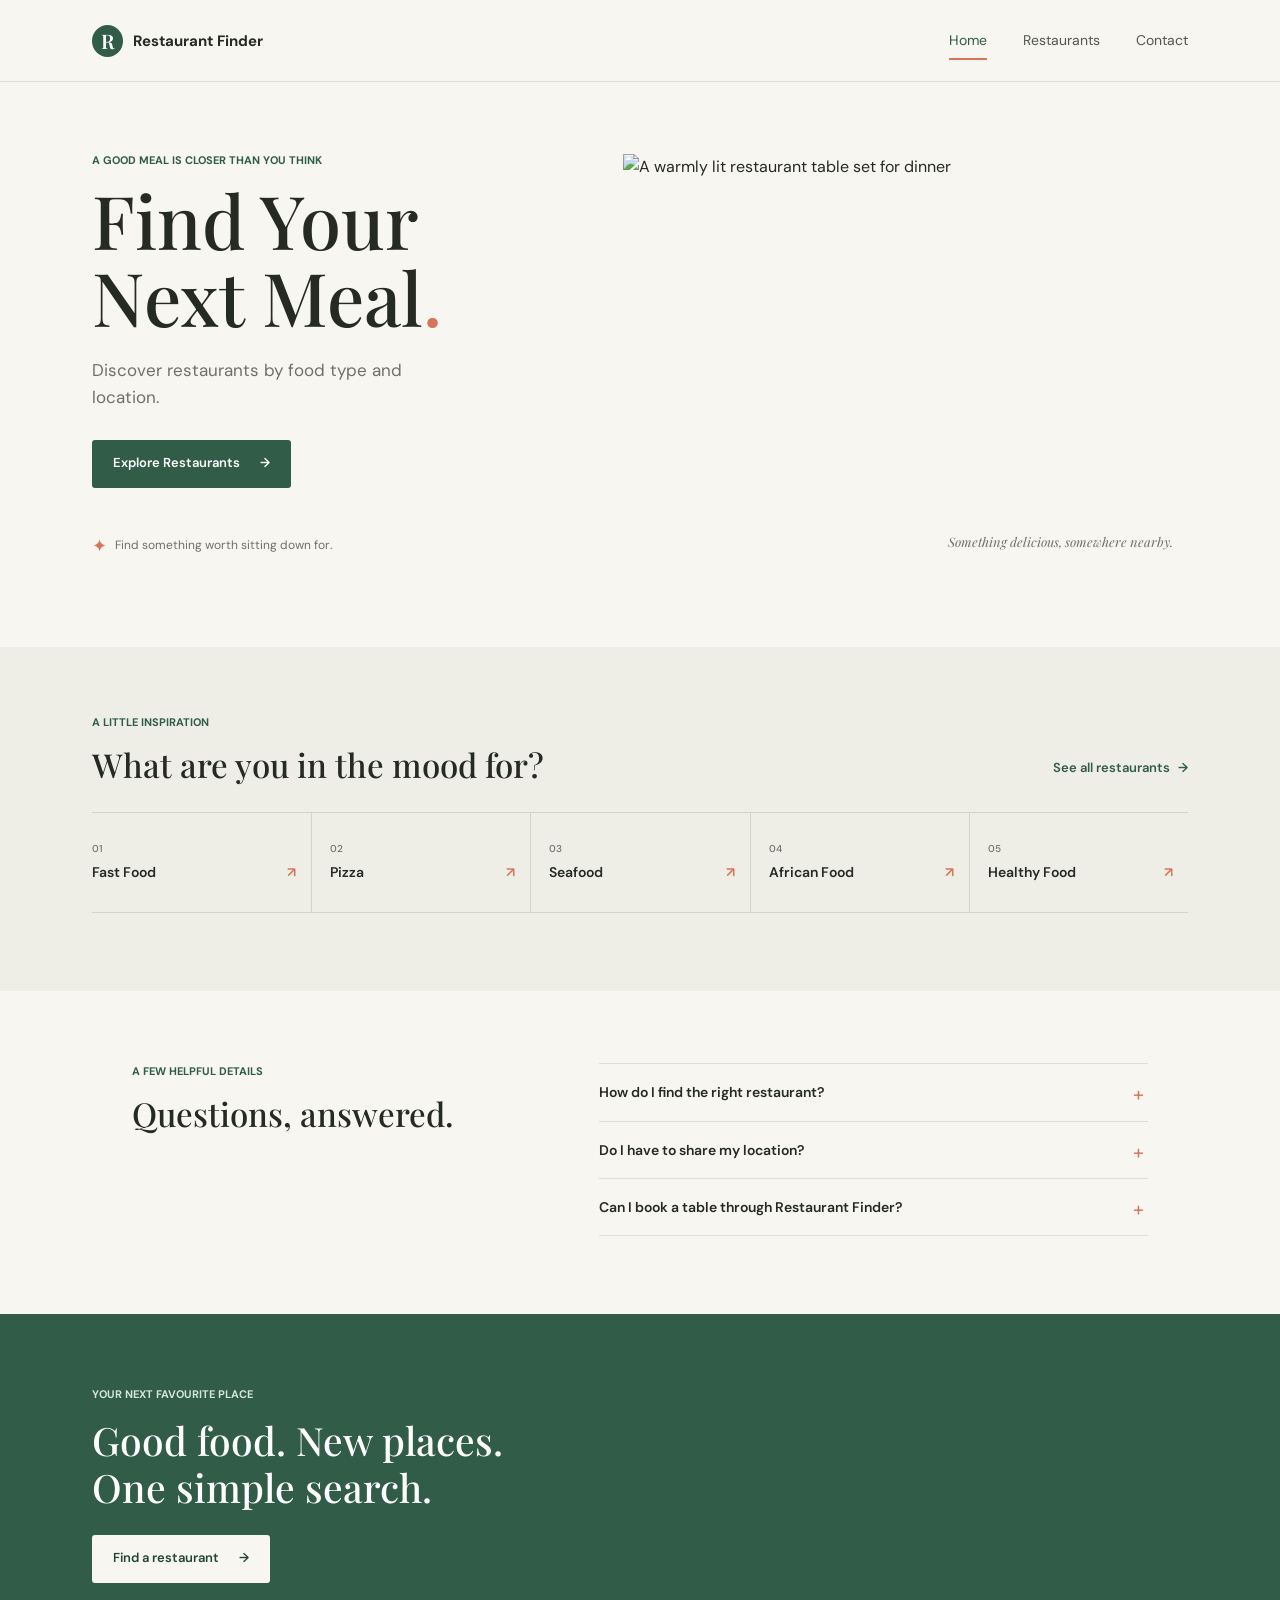
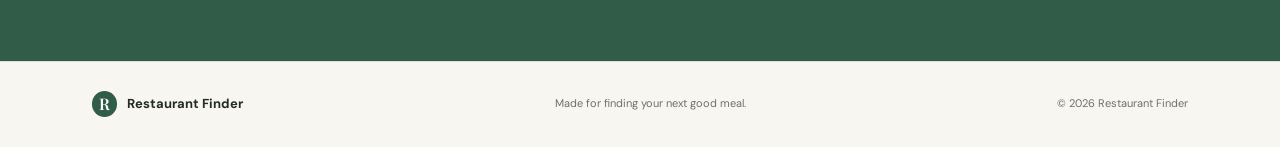
==== index.html @ 0e704071 "Initial commit" ====
<!doctype html>
<html lang="en">
<head>
  <meta charset="utf-8">
  <meta name="viewport" content="width=device-width, initial-scale=1">
  <meta name="theme-color" content="#f7f6f1">
  <meta name="description" content="Find a good place to eat by food type and location.">
  <title>Restaurant Finder | Find Your Next Meal</title>
  <link rel="stylesheet" href="css/style.css">
  <script src="js/script.js" defer></script>
</head>
<body>
  <header class="site-header">
    <a class="brand" href="index.html" aria-label="Restaurant Finder home"><span class="brand-mark" aria-hidden="true">R</span>Restaurant Finder</a>
    <button class="menu-toggle" type="button" aria-expanded="false" aria-controls="site-navigation" aria-label="Open navigation"><span></span><span></span></button>
    <nav class="site-nav" id="site-navigation" aria-label="Main navigation">
      <a href="index.html" aria-current="page">Home</a>
      <a href="restaurants.html">Restaurants</a>
      <a href="contact.html">Contact</a>
    </nav>
  </header>

  <main>
    <section class="home-hero">
      <div class="hero-copy">
        <p class="eyebrow">A good meal is closer than you think</p>
        <h1>Find Your<br>Next Meal<span class="heading-period">.</span></h1>
        <p class="hero-intro">Discover restaurants by food type and location.</p>
        <a class="button button-dark" href="restaurants.html">Explore Restaurants <span aria-hidden="true">&rarr;</span></a>
        <p class="hero-note"><span aria-hidden="true">&#10022;</span> Find something worth sitting down for.</p>
      </div>
      <div class="hero-image-wrap">
        <img class="hero-image" src="https://images.unsplash.com/photo-1414235077428-338989a2e8c0?auto=format&fit=crop&w=1200&q=85" alt="A warmly lit restaurant table set for dinner">
        <span class="image-caption">Something delicious, somewhere nearby.</span>
      </div>
    </section>

    <section class="category-section" aria-labelledby="categories-title">
      <div class="section-heading">
        <div><p class="eyebrow">A little inspiration</p><h2 id="categories-title">What are you in the mood for?</h2></div>
        <a class="text-link" href="restaurants.html">See all restaurants <span aria-hidden="true">&rarr;</span></a>
      </div>
      <div class="category-list">
        <a class="category-item" href="restaurants.html?category=Fast%20Food"><span class="category-number">01</span><span>Fast Food</span><span class="category-arrow" aria-hidden="true">&nearr;</span></a>
        <a class="category-item" href="restaurants.html?category=Pizza"><span class="category-number">02</span><span>Pizza</span><span class="category-arrow" aria-hidden="true">&nearr;</span></a>
        <a class="category-item" href="restaurants.html?category=Seafood"><span class="category-number">03</span><span>Seafood</span><span class="category-arrow" aria-hidden="true">&nearr;</span></a>
        <a class="category-item" href="restaurants.html?category=African%20Food"><span class="category-number">04</span><span>African Food</span><span class="category-arrow" aria-hidden="true">&nearr;</span></a>
        <a class="category-item" href="restaurants.html?category=Healthy%20Food"><span class="category-number">05</span><span>Healthy Food</span><span class="category-arrow" aria-hidden="true">&nearr;</span></a>
      </div>
    </section>

    <section class="faq-section" aria-labelledby="faq-title">
      <div class="faq-heading"><p class="eyebrow">A few helpful details</p><h2 id="faq-title">Questions, answered.</h2></div>
      <div class="faq-list">
        <details class="faq-item">
          <summary>How do I find the right restaurant?</summary>
          <p>Browse by food category, or search the restaurant directory by name, food type, or city. You can also filter by location.</p>
        </details>
        <details class="faq-item">
          <summary>Do I have to share my location?</summary>
          <p>No. Finding restaurants near you is optional. If you allow location access, it is used to sort nearby results and is not saved or shared.</p>
        </details>
        <details class="faq-item">
          <summary>Can I book a table through Restaurant Finder?</summary>
          <p>Choose “View Details” and then “Book Now” to search for reservation options. Booking is completed with the restaurant or booking provider.</p>
        </details>
      </div>
    </section>

    <section class="home-cta">
      <p class="eyebrow">Your next favourite place</p>
      <h2>Good food. New places.<br>One simple search.</h2>
      <a class="button button-light" href="restaurants.html">Find a restaurant <span aria-hidden="true">&rarr;</span></a>
    </section>
  </main>

  <footer class="site-footer"><a class="brand brand-footer" href="index.html"><span class="brand-mark" aria-hidden="true">R</span>Restaurant Finder</a><p>Made for finding your next good meal.</p><span>&copy; <span class="current-year"></span> Restaurant Finder</span></footer>
</body>
</html>
---- css/style.css ----
@import url('https://fonts.googleapis.com/css2?family=DM+Sans:wght@400;500;600;700&family=Playfair+Display:wght@500;600;700&display=swap');

:root {
  color-scheme: light;
  --paper: #f7f6f1;
  --ink: #252a24;
  --muted: #6d7169;
  --line: #deded5;
  --green: #315c48;
  --green-dark: #244534;
  --purple: #30203d;
  --coral: #d87559;
  --white: #fff;
  --serif: 'Playfair Display', Georgia, serif;
  --sans: 'DM Sans', 'Segoe UI', sans-serif;
}

* { box-sizing: border-box; }
html { scroll-behavior: smooth; }
body { margin: 0; background: var(--paper); color: var(--ink); font-family: var(--sans); font-size: 16px; line-height: 1.6; }
a { color: inherit; }
button, input, select, textarea { font: inherit; }
button, a, input, select, textarea { -webkit-tap-highlight-color: transparent; }
:focus-visible { outline: 3px solid var(--coral); outline-offset: 4px; }
.visually-hidden { position: absolute; width: 1px; height: 1px; padding: 0; margin: -1px; overflow: hidden; clip: rect(0, 0, 0, 0); white-space: nowrap; border: 0; }

.site-header { position: relative; z-index: 2; display: flex; align-items: center; justify-content: space-between; min-height: 82px; padding: 0 7.2%; border-bottom: 1px solid var(--line); }
.brand { display: inline-flex; align-items: center; gap: 10px; color: var(--ink); font-size: 15px; font-weight: 700; text-decoration: none; }
.brand-mark { display: grid; width: 31px; aspect-ratio: 1; place-items: center; border-radius: 50%; background: var(--green); color: var(--white); font-family: var(--serif); font-size: 20px; font-weight: 600; }
.site-nav { display: flex; align-items: center; gap: 36px; }
.site-nav a { position: relative; padding: 8px 0; color: #52574f; font-size: 14px; text-decoration: none; transition: color 160ms ease; }
.site-nav a:hover, .site-nav a[aria-current="page"] { color: var(--green); }
.site-nav a[aria-current="page"]::after { position: absolute; right: 0; bottom: 0; left: 0; height: 2px; background: var(--coral); content: ''; }
.menu-toggle { display: none; }

.home-hero { display: grid; grid-template-columns: .88fr 1.12fr; align-items: center; gap: 8%; max-width: 1440px; min-height: 565px; margin: 0 auto; padding: 56px 7.2% 68px; }
.hero-copy { padding: 0 0 5px; animation: rise-in 550ms ease both; }
.eyebrow { margin: 0 0 13px; color: var(--green); font-size: 11px; font-weight: 700; text-transform: uppercase; }
h1, h2, p { margin-top: 0; }
.hero-copy h1, .directory-intro h1, .contact-intro h1 { margin: 0; font-family: var(--serif); font-size: 74px; font-weight: 500; letter-spacing: 0; line-height: 1.04; }
.heading-period { color: var(--coral); }
.hero-intro { max-width: 350px; margin: 21px 0 28px; color: var(--muted); font-size: 17px; }
.button { display: inline-flex; min-height: 48px; align-items: center; justify-content: center; gap: 20px; padding: 0 20px; border: 1px solid transparent; border-radius: 3px; font-size: 13px; font-weight: 600; text-decoration: none; cursor: pointer; transition: background 160ms ease, transform 160ms ease; }
.button:hover { transform: translateY(-2px); }
.button-dark { background: var(--green); color: var(--white); }
.button-dark:hover { background: var(--green-dark); }
.hero-note { display: flex; align-items: center; gap: 8px; margin: 44px 0 0; color: var(--muted); font-size: 12px; }
.hero-note span { color: var(--coral); font-size: 18px; }
.hero-image-wrap { position: relative; min-width: 0; animation: rise-in 650ms 100ms ease both; }
.hero-image { display: block; width: 100%; height: 410px; object-fit: cover; object-position: center 54%; }
.image-caption { position: absolute; right: 0; bottom: 0; padding: 11px 15px; background: var(--paper); color: var(--muted); font-family: var(--serif); font-size: 13px; font-style: italic; }

.category-section { padding: 67px 7.2% 78px; background: #eeeee7; }
.section-heading { display: flex; align-items: end; justify-content: space-between; gap: 20px; max-width: 1200px; margin: 0 auto 28px; }
.section-heading h2, .home-cta h2 { margin: 0; font-family: var(--serif); font-size: 33px; font-weight: 500; line-height: 1.2; }
.text-link { padding-bottom: 5px; color: var(--green); font-size: 13px; font-weight: 600; text-decoration: none; }
.text-link span { margin-left: 5px; }
.category-list { display: grid; max-width: 1200px; grid-template-columns: repeat(5, minmax(0, 1fr)); margin: 0 auto; border-top: 1px solid #d2d3ca; }
.category-item { display: grid; min-height: 100px; grid-template-columns: 1fr auto; align-content: center; gap: 4px 8px; padding: 17px 15px 17px 0; border-bottom: 1px solid #d2d3ca; color: var(--ink); font-size: 14px; font-weight: 600; text-decoration: none; transition: color 160ms ease, padding 160ms ease; }
.category-item + .category-item { padding-left: 18px; border-left: 1px solid #d2d3ca; }
.category-item:hover { padding-top: 13px; color: var(--green); }
.category-number { grid-column: 1 / -1; color: var(--muted); font-size: 10px; font-weight: 500; }
.category-arrow { grid-column: 2; grid-row: 2; color: var(--coral); }
.home-cta { display: flex; flex-direction: column; align-items: flex-start; padding: 72px 7.2% 78px; background: var(--green); color: var(--white); }
.home-cta .eyebrow { color: #d7e4d9; }
.home-cta h2 { margin: 0 0 24px; font-size: 39px; }
.button-light { background: var(--paper); color: var(--green-dark); }
.button-light:hover { background: var(--white); }

.faq-section { display: grid; max-width: 1200px; grid-template-columns: minmax(220px, .8fr) 1.2fr; gap: 10%; margin: 0 auto; padding: 72px 7.2% 78px; }
.faq-heading h2 { margin: 0; font-family: var(--serif); font-size: 33px; font-weight: 500; line-height: 1.2; }
.faq-list { border-top: 1px solid var(--line); }
.faq-item { border-bottom: 1px solid var(--line); }
.faq-item summary { position: relative; padding: 17px 34px 17px 0; color: var(--ink); font-size: 14px; font-weight: 600; list-style: none; cursor: pointer; }
.faq-item summary::-webkit-details-marker { display: none; }
.faq-item summary::after { position: absolute; top: 14px; right: 4px; color: var(--coral); font-size: 20px; font-weight: 400; content: '+'; }
.faq-item[open] summary::after { content: '\2212'; }
.faq-item p { max-width: 620px; margin: 0; padding: 0 28px 18px 0; color: var(--muted); font-size: 13px; }

.site-footer { display: flex; min-height: 86px; align-items: center; justify-content: space-between; gap: 20px; padding: 20px 7.2%; border-top: 1px solid var(--line); color: var(--muted); font-size: 11px; }
.brand-footer { color: var(--ink); font-size: 13px; }
.brand-footer .brand-mark { width: 25px; font-size: 16px; }
.site-footer p { margin: 0; }

.directory-main { max-width: 1440px; min-height: 70vh; margin: 0 auto; padding: 70px 7.2% 86px; }
.directory-intro { margin-bottom: 39px; }
.directory-intro h1, .contact-intro h1 { font-size: 62px; }
.directory-intro > p:last-child, .contact-intro > p:last-child { margin: 14px 0 0; color: var(--muted); }
.directory-controls { display: grid; grid-template-columns: minmax(220px, 1.5fr) repeat(2, minmax(150px, .75fr)) auto; align-items: center; gap: 12px; padding: 17px; border: 1px solid var(--line); background: #f0efe9; }
.search-control, .select-control { display: flex; min-width: 0; height: 46px; align-items: center; border: 1px solid #d8d9d1; background: var(--paper); }
.search-control { gap: 10px; padding: 0 12px; }
.search-control input, .select-control select { width: 100%; height: 100%; border: 0; outline: 0; background: transparent; color: var(--ink); font-size: 13px; }
.search-control:focus-within, .select-control:focus-within { outline: 2px solid var(--coral); outline-offset: 1px; }
.search-control input:focus-visible, .select-control select:focus-visible { outline: 0; }
.search-control input::placeholder { color: #85877f; }
.search-icon { position: relative; width: 15px; height: 15px; flex: 0 0 15px; border: 1.7px solid var(--green); border-radius: 50%; }
.search-icon::after { position: absolute; right: -5px; bottom: -3px; width: 6px; height: 1.7px; transform: rotate(48deg); background: var(--green); content: ''; }
.select-control { position: relative; padding: 0 10px; }
.select-control select { padding-right: 16px; cursor: pointer; }
.favourites-control { display: inline-flex; min-height: 44px; align-items: center; gap: 7px; color: var(--ink); font-size: 12px; white-space: nowrap; cursor: pointer; }
.favourites-control input { width: 16px; height: 16px; accent-color: var(--green); }
.heart-icon { color: var(--coral); font-size: 19px; line-height: 1; }
.nearby-tools { display: flex; align-items: center; gap: 12px; flex-wrap: wrap; margin-top: 16px; }
.nearby-tools .button { min-height: 42px; }
.location-status { flex: 1; min-width: 200px; margin: 0; color: var(--muted); font-size: 12px; }
.browse-all-button { border: 0; background: transparent; cursor: pointer; }
.map-attribution { margin: 10px 0 0; color: var(--muted); font-size: 11px; }
.map-attribution a { color: var(--green); }
.results-section { margin-top: 44px; }
.results-heading-row { display: flex; align-items: baseline; justify-content: space-between; margin-bottom: 19px; }
.results-heading-row h2 { margin: 0; font-family: var(--serif); font-size: 26px; font-weight: 500; }
.results-count { margin: 0; color: var(--muted); font-size: 12px; }
.restaurant-grid { display: grid; grid-template-columns: repeat(3, minmax(0, 1fr)); gap: 25px 20px; }
.status-message { grid-column: 1 / -1; margin: 0; padding: 45px 10px; color: var(--muted); text-align: center; }
.restaurant-card { min-width: 0; border: 1px solid var(--line); background: var(--white); animation: rise-in 300ms ease both; }
.card-image-wrap { position: relative; overflow: hidden; background: #e5e5dc; }
.card-image { display: block; width: 100%; height: 205px; object-fit: cover; transition: transform 300ms ease; }
.restaurant-card:hover .card-image { transform: scale(1.025); }
.card-favourite { position: absolute; top: 12px; right: 12px; display: grid; width: 38px; height: 38px; place-items: center; border: 0; border-radius: 50%; background: var(--paper); color: var(--ink); font-size: 21px; cursor: pointer; }
.card-favourite[aria-pressed="true"] { color: #b44f3e; }
.card-favourite:hover { background: var(--white); }
.card-body { padding: 17px 17px 16px; }
.card-meta { margin: 0 0 5px; color: var(--green); font-size: 10px; font-weight: 700; text-transform: uppercase; }
.card-city { margin: 0 0 5px; color: var(--muted); font-size: 11px; }
.card-body h3 { margin: 0 0 7px; font-family: var(--serif); font-size: 21px; font-weight: 500; line-height: 1.3; }
.card-description { min-height: 44px; margin: 0 0 15px; color: var(--muted); font-size: 12px; line-height: 1.55; }
.card-address { margin: 0 0 12px; color: var(--muted); font-size: 11px; line-height: 1.5; }
.card-distance { margin: 0 0 12px; color: var(--green); font-size: 11px; font-weight: 700; }
.card-actions { display: flex; align-items: center; justify-content: flex-start; flex-wrap: wrap; gap: 6px 14px; padding-top: 12px; border-top: 1px solid #e8e8e1; }
.map-link, .details-button, .save-button { padding: 5px 0; border: 0; background: transparent; color: var(--green); font-size: 12px; font-weight: 600; text-decoration: none; cursor: pointer; }
.details-button:hover, .save-button:hover { color: var(--coral); }
.map-link:hover { color: var(--coral); }
.save-button { color: var(--muted); }
.save-button[aria-pressed="true"] { color: #b44f3e; }
.book-button { display: inline-flex; min-height: 34px; align-items: center; justify-content: center; margin-left: auto; padding: 0 12px; border-radius: 3px; background: var(--purple); color: var(--white); font-size: 11px; font-weight: 600; text-decoration: none; transition: background 160ms ease, transform 160ms ease; }
.book-button:hover { transform: translateY(-1px); background: #493258; }
.dialog-booking { margin: 18px 0 0; }

.directory-page { background: var(--purple); color: var(--white); }
.directory-page .site-header { border-color: #51445b; }
.directory-page .brand, .directory-page .site-nav a { color: #f7f2fa; }
.directory-page .site-nav a:hover, .directory-page .site-nav a[aria-current="page"] { color: #e2c6ec; }
.directory-page .brand-mark { background: var(--coral); }
.directory-page .directory-intro .eyebrow { color: #d9bddf; }
.directory-page .directory-intro > p:last-child, .directory-page .location-status, .directory-page .map-attribution { color: #d1c6d7; }
.directory-page .directory-controls { border-color: #62536c; background: #eee9f1; }
.directory-page .favourites-control { color: var(--ink); }
.directory-page .map-attribution a { color: #ead0f0; }
.directory-page .results-heading-row h2, .directory-page .results-count { color: #f7f2fa; }
.directory-page .site-footer { border-color: #51445b; color: #d1c6d7; }
.directory-page .brand-footer { color: #f7f2fa; }

.details-dialog { position: fixed; width: min(560px, calc(100% - 32px)); max-width: none; max-height: min(90vh, 740px); padding: 0; overflow: auto; border: 0; background: var(--paper); color: var(--ink); box-shadow: 0 18px 70px #1018104d; }
.details-dialog::backdrop { background: #19241d99; }
.dialog-close { position: absolute; z-index: 1; top: 12px; right: 12px; display: grid; width: 38px; height: 38px; place-items: center; border: 0; border-radius: 50%; background: var(--paper); color: var(--ink); font-size: 25px; cursor: pointer; }
.dialog-image { display: block; width: 100%; height: 300px; object-fit: cover; background: #e5e5dc; }
.dialog-copy { padding: 25px 28px 30px; }
.dialog-copy h2 { margin: 0 0 10px; font-family: var(--serif); font-size: 31px; font-weight: 500; }
.dialog-copy > p:last-of-type { margin: 0; color: var(--muted); }
.dialog-copy .dialog-address { margin-top: 14px; font-size: 13px; }

.contact-main { display: grid; max-width: 1100px; min-height: 70vh; grid-template-columns: .8fr 1fr; gap: 11%; margin: 0 auto; padding: 84px 7.2% 100px; }
.contact-intro { padding-top: 9px; }
.contact-form { display: grid; gap: 17px; }
.form-field { display: grid; gap: 6px; }
.form-field label { color: var(--ink); font-size: 12px; font-weight: 600; }
.form-field input, .form-field textarea { width: 100%; min-height: 45px; padding: 10px 12px; border: 1px solid #d8d9d1; border-radius: 0; background: var(--white); color: var(--ink); resize: vertical; }
.form-field input[aria-invalid="true"], .form-field textarea[aria-invalid="true"] { border-color: #b44f3e; }
.field-error { min-height: 16px; color: #a53f32; font-size: 11px; }
.contact-form .button { justify-self: start; }
.form-success { margin: 0; padding: 13px 15px; border-left: 3px solid var(--green); background: #e8eee8; color: var(--green-dark); font-size: 13px; }

@keyframes rise-in { from { opacity: 0; transform: translateY(10px); } to { opacity: 1; transform: translateY(0); } }

@media (max-width: 900px) {
  .site-header { padding-right: 5%; padding-left: 5%; }
  .home-hero { gap: 5%; padding-right: 5%; padding-left: 5%; }
  .hero-image { height: 350px; }
  .category-section, .home-cta { padding-right: 5%; padding-left: 5%; }
  .directory-main { padding-right: 5%; padding-left: 5%; }
  .directory-controls { grid-template-columns: minmax(200px, 1fr) 1fr 1fr; }
  .favourites-control { grid-column: 1 / -1; justify-self: end; min-height: 30px; }
  .restaurant-grid { grid-template-columns: repeat(2, minmax(0, 1fr)); }
  .contact-main { gap: 7%; padding-right: 5%; padding-left: 5%; }
  .site-footer { padding-right: 5%; padding-left: 5%; }
}

@media (max-width: 600px) {
  .site-header { min-height: 68px; padding: 0 6%; }
  .menu-toggle { display: grid; width: 42px; height: 42px; align-content: center; justify-items: center; gap: 5px; border: 1px solid var(--line); background: transparent; cursor: pointer; }
  .menu-toggle span { width: 17px; height: 1.5px; background: var(--ink); transition: transform 160ms ease; }
  .menu-toggle[aria-expanded="true"] span:first-child { transform: translateY(3.25px) rotate(45deg); }
  .menu-toggle[aria-expanded="true"] span:last-child { transform: translateY(-3.25px) rotate(-45deg); }
  .site-nav { position: absolute; top: calc(100% - 1px); right: 0; left: 0; display: none; align-items: stretch; gap: 0; padding: 8px 6% 14px; border-bottom: 1px solid var(--line); background: var(--paper); }
  .site-nav.is-open { display: flex; flex-direction: column; }
  .site-nav a { padding: 11px 0; }
  .site-nav a[aria-current="page"]::after { right: auto; width: 28px; }
  .home-hero { grid-template-columns: 1fr; gap: 34px; padding: 54px 6% 46px; }
  .hero-copy h1 { font-size: 58px; }
  .hero-intro { margin: 16px 0 22px; font-size: 15px; }
  .hero-note { margin-top: 25px; }
  .hero-image { height: 280px; }
  .category-section { padding: 48px 6% 54px; }
  .section-heading { align-items: start; margin-bottom: 21px; }
  .section-heading h2 { max-width: 280px; font-size: 27px; }
  .section-heading .text-link { align-self: end; font-size: 11px; white-space: nowrap; }
  .category-list { grid-template-columns: 1fr; }
  .category-item, .category-item + .category-item { min-height: 65px; grid-template-columns: 44px 1fr auto; align-items: center; padding: 10px 5px 10px 0; border-left: 0; }
  .category-number { grid-column: 1; grid-row: 1; }
  .category-item > span:nth-child(2) { grid-column: 2; grid-row: 1; }
  .category-arrow { grid-column: 3; grid-row: 1; }
  .home-cta { padding: 48px 6% 54px; }
  .home-cta h2 { font-size: 32px; }
  .site-footer { flex-wrap: wrap; gap: 9px 18px; padding: 20px 6%; }
  .site-footer p { order: 1; width: 100%; }
  .directory-main { padding: 48px 6% 64px; }
  .directory-intro { margin-bottom: 27px; }
  .directory-intro h1, .contact-intro h1 { font-size: 46px; }
  .directory-intro > p:last-child { max-width: 350px; font-size: 14px; }
  .directory-controls { grid-template-columns: 1fr 1fr; gap: 9px; padding: 12px; }
  .search-control { grid-column: 1 / -1; }
  .select-control { height: 43px; }
  .select-control select { font-size: 12px; }
  .favourites-control { grid-column: 1 / -1; justify-self: start; }
  .nearby-tools { align-items: flex-start; gap: 10px; }
  .nearby-tools .button { width: 100%; }
  .location-status { flex-basis: 100%; }
  .results-section { margin-top: 34px; }
  .restaurant-grid { grid-template-columns: 1fr; gap: 16px; }
  .card-image { height: 220px; }
  .card-body { padding: 15px; }
  .card-description { min-height: 0; }
  .contact-main { grid-template-columns: 1fr; gap: 30px; padding: 55px 6% 70px; }
  .contact-intro > p:last-child { font-size: 14px; }
  .dialog-image { height: 230px; }
  .dialog-copy { padding: 21px 22px 25px; }
}

@media (prefers-reduced-motion: reduce) {
  *, *::before, *::after { scroll-behavior: auto !important; animation-duration: .01ms !important; animation-iteration-count: 1 !important; transition-duration: .01ms !important; }
}
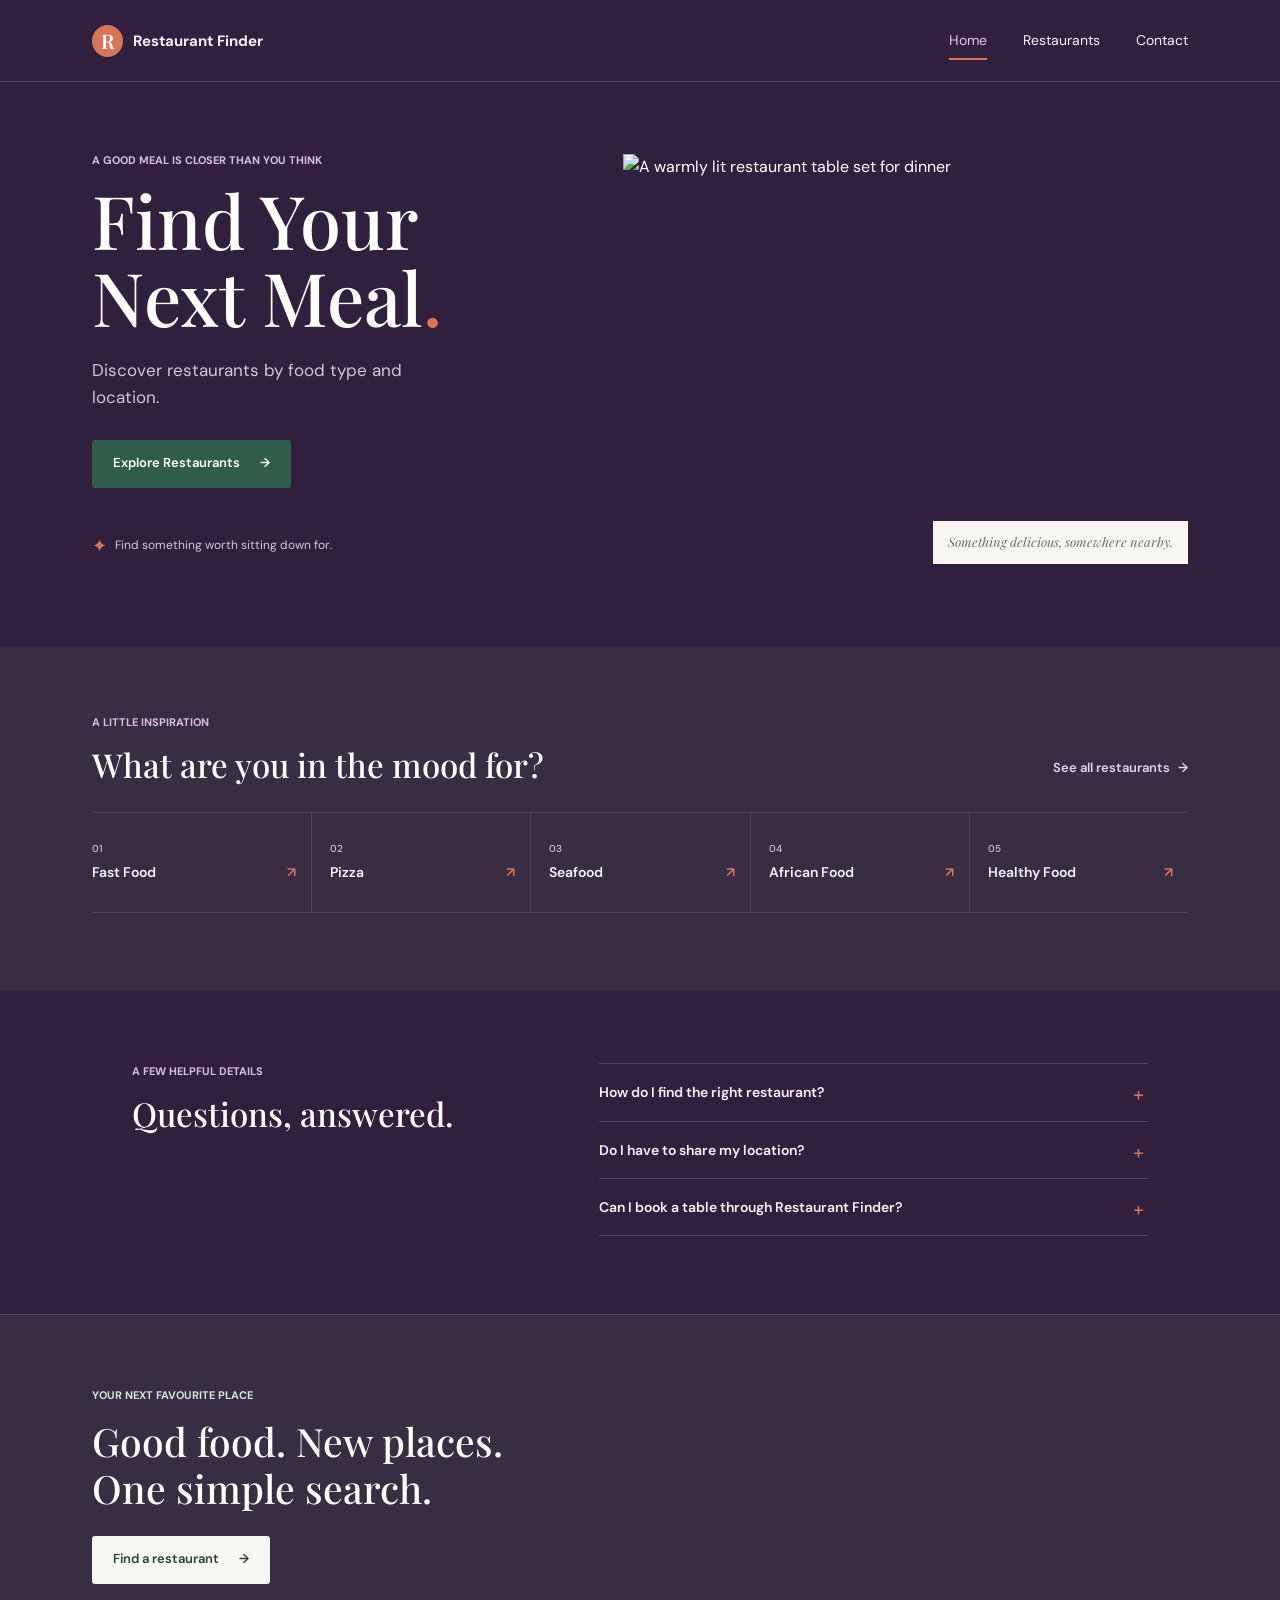
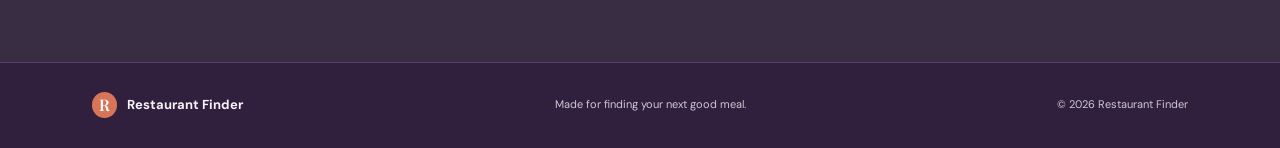
==== commit fe9caa85: "Unify site page theme" ====
--- a/index.html
+++ b/index.html
@@ -9,7 +9,7 @@
   <link rel="stylesheet" href="css/style.css">
   <script src="js/script.js" defer></script>
 </head>
-<body>
+<body class="theme-page">
   <header class="site-header">
     <a class="brand" href="index.html" aria-label="Restaurant Finder home"><span class="brand-mark" aria-hidden="true">R</span>Restaurant Finder</a>
     <button class="menu-toggle" type="button" aria-expanded="false" aria-controls="site-navigation" aria-label="Open navigation"><span></span><span></span></button>
--- a/css/style.css
+++ b/css/style.css
@@ -86,9 +86,11 @@
 .directory-intro { margin-bottom: 39px; }
 .directory-intro h1, .contact-intro h1 { font-size: 62px; }
 .directory-intro > p:last-child, .contact-intro > p:last-child { margin: 14px 0 0; color: var(--muted); }
-.directory-controls { display: grid; grid-template-columns: minmax(220px, 1.5fr) repeat(2, minmax(150px, .75fr)) auto; align-items: center; gap: 12px; padding: 17px; border: 1px solid var(--line); background: #f0efe9; }
+.directory-controls { display: grid; grid-template-columns: minmax(280px, 1.8fr) repeat(3, minmax(125px, .75fr)) auto; align-items: center; gap: 12px; padding: 17px; border: 1px solid var(--line); background: #f0efe9; }
+.directory-search { display: flex; min-width: 0; align-items: center; gap: 8px; }
 .search-control, .select-control { display: flex; min-width: 0; height: 46px; align-items: center; border: 1px solid #d8d9d1; background: var(--paper); }
-.search-control { gap: 10px; padding: 0 12px; }
+.search-control { flex: 1; gap: 10px; padding: 0 12px; }
+.directory-search-button { min-height: 46px; padding: 0 16px; }
 .search-control input, .select-control select { width: 100%; height: 100%; border: 0; outline: 0; background: transparent; color: var(--ink); font-size: 13px; }
 .search-control:focus-within, .select-control:focus-within { outline: 2px solid var(--coral); outline-offset: 1px; }
 .search-control input:focus-visible, .select-control select:focus-visible { outline: 0; }
@@ -136,19 +138,28 @@
 .book-button:hover { transform: translateY(-1px); background: #493258; }
 .dialog-booking { margin: 18px 0 0; }
 
-.directory-page { background: var(--purple); color: var(--white); }
-.directory-page .site-header { border-color: #51445b; }
-.directory-page .brand, .directory-page .site-nav a { color: #f7f2fa; }
-.directory-page .site-nav a:hover, .directory-page .site-nav a[aria-current="page"] { color: #e2c6ec; }
-.directory-page .brand-mark { background: var(--coral); }
-.directory-page .directory-intro .eyebrow { color: #d9bddf; }
-.directory-page .directory-intro > p:last-child, .directory-page .location-status, .directory-page .map-attribution { color: #d1c6d7; }
-.directory-page .directory-controls { border-color: #62536c; background: #eee9f1; }
-.directory-page .favourites-control { color: var(--ink); }
-.directory-page .map-attribution a { color: #ead0f0; }
-.directory-page .results-heading-row h2, .directory-page .results-count { color: #f7f2fa; }
-.directory-page .site-footer { border-color: #51445b; color: #d1c6d7; }
-.directory-page .brand-footer { color: #f7f2fa; }
+.theme-page { background: var(--purple); color: var(--white); }
+.theme-page .site-header { border-color: #51445b; }
+.theme-page .brand, .theme-page .site-nav a { color: #f7f2fa; }
+.theme-page .site-nav a:hover, .theme-page .site-nav a[aria-current="page"] { color: #e2c6ec; }
+.theme-page .brand-mark { background: var(--coral); }
+.theme-page .eyebrow { color: #d9bddf; }
+.theme-page .hero-intro, .theme-page .hero-note, .theme-page .directory-intro > p:last-child, .theme-page .contact-intro > p:last-child, .theme-page .location-status, .theme-page .map-attribution, .theme-page .faq-item p { color: #d1c6d7; }
+.theme-page .directory-controls { border-color: #62536c; background: #eee9f1; }
+.theme-page .favourites-control { color: var(--ink); }
+.theme-page .map-attribution a, .theme-page .text-link { color: #ead0f0; }
+.theme-page .results-heading-row h2, .theme-page .results-count { color: #f7f2fa; }
+.theme-page .site-footer { border-color: #51445b; color: #d1c6d7; }
+.theme-page .brand-footer { color: #f7f2fa; }
+.theme-page .category-section { background: #392d43; }
+.theme-page .category-list, .theme-page .faq-list, .theme-page .faq-item { border-color: #51445b; }
+.theme-page .category-item, .theme-page .faq-item summary { color: #f7f2fa; }
+.theme-page .category-item { border-color: #51445b; }
+.theme-page .category-number { color: #d1c6d7; }
+.theme-page .category-item:hover { color: #e2c6ec; }
+.theme-page .home-cta { border-top: 1px solid #51445b; background: #392d43; }
+.theme-page .home-cta .eyebrow { color: #d7e4d9; }
+.theme-page .form-field label { color: #f7f2fa; }
 
 .details-dialog { position: fixed; width: min(560px, calc(100% - 32px)); max-width: none; max-height: min(90vh, 740px); padding: 0; overflow: auto; border: 0; background: var(--paper); color: var(--ink); box-shadow: 0 18px 70px #1018104d; }
 .details-dialog::backdrop { background: #19241d99; }
@@ -178,7 +189,8 @@
   .hero-image { height: 350px; }
   .category-section, .home-cta { padding-right: 5%; padding-left: 5%; }
   .directory-main { padding-right: 5%; padding-left: 5%; }
-  .directory-controls { grid-template-columns: minmax(200px, 1fr) 1fr 1fr; }
+  .directory-controls { grid-template-columns: repeat(3, minmax(0, 1fr)); }
+  .directory-search { grid-column: span 2; }
   .favourites-control { grid-column: 1 / -1; justify-self: end; min-height: 30px; }
   .restaurant-grid { grid-template-columns: repeat(2, minmax(0, 1fr)); }
   .contact-main { gap: 7%; padding-right: 5%; padding-left: 5%; }
@@ -192,6 +204,7 @@
   .menu-toggle[aria-expanded="true"] span:first-child { transform: translateY(3.25px) rotate(45deg); }
   .menu-toggle[aria-expanded="true"] span:last-child { transform: translateY(-3.25px) rotate(-45deg); }
   .site-nav { position: absolute; top: calc(100% - 1px); right: 0; left: 0; display: none; align-items: stretch; gap: 0; padding: 8px 6% 14px; border-bottom: 1px solid var(--line); background: var(--paper); }
+  .theme-page .site-nav { border-color: #51445b; background: #392d43; }
   .site-nav.is-open { display: flex; flex-direction: column; }
   .site-nav a { padding: 11px 0; }
   .site-nav a[aria-current="page"]::after { right: auto; width: 28px; }
@@ -204,6 +217,7 @@
   .section-heading { align-items: start; margin-bottom: 21px; }
   .section-heading h2 { max-width: 280px; font-size: 27px; }
   .section-heading .text-link { align-self: end; font-size: 11px; white-space: nowrap; }
+  .faq-section { grid-template-columns: 1fr; gap: 24px; padding: 48px 6% 54px; }
   .category-list { grid-template-columns: 1fr; }
   .category-item, .category-item + .category-item { min-height: 65px; grid-template-columns: 44px 1fr auto; align-items: center; padding: 10px 5px 10px 0; border-left: 0; }
   .category-number { grid-column: 1; grid-row: 1; }
@@ -218,7 +232,7 @@
   .directory-intro h1, .contact-intro h1 { font-size: 46px; }
   .directory-intro > p:last-child { max-width: 350px; font-size: 14px; }
   .directory-controls { grid-template-columns: 1fr 1fr; gap: 9px; padding: 12px; }
-  .search-control { grid-column: 1 / -1; }
+  .directory-search { grid-column: 1 / -1; }
   .select-control { height: 43px; }
   .select-control select { font-size: 12px; }
   .favourites-control { grid-column: 1 / -1; justify-self: start; }
